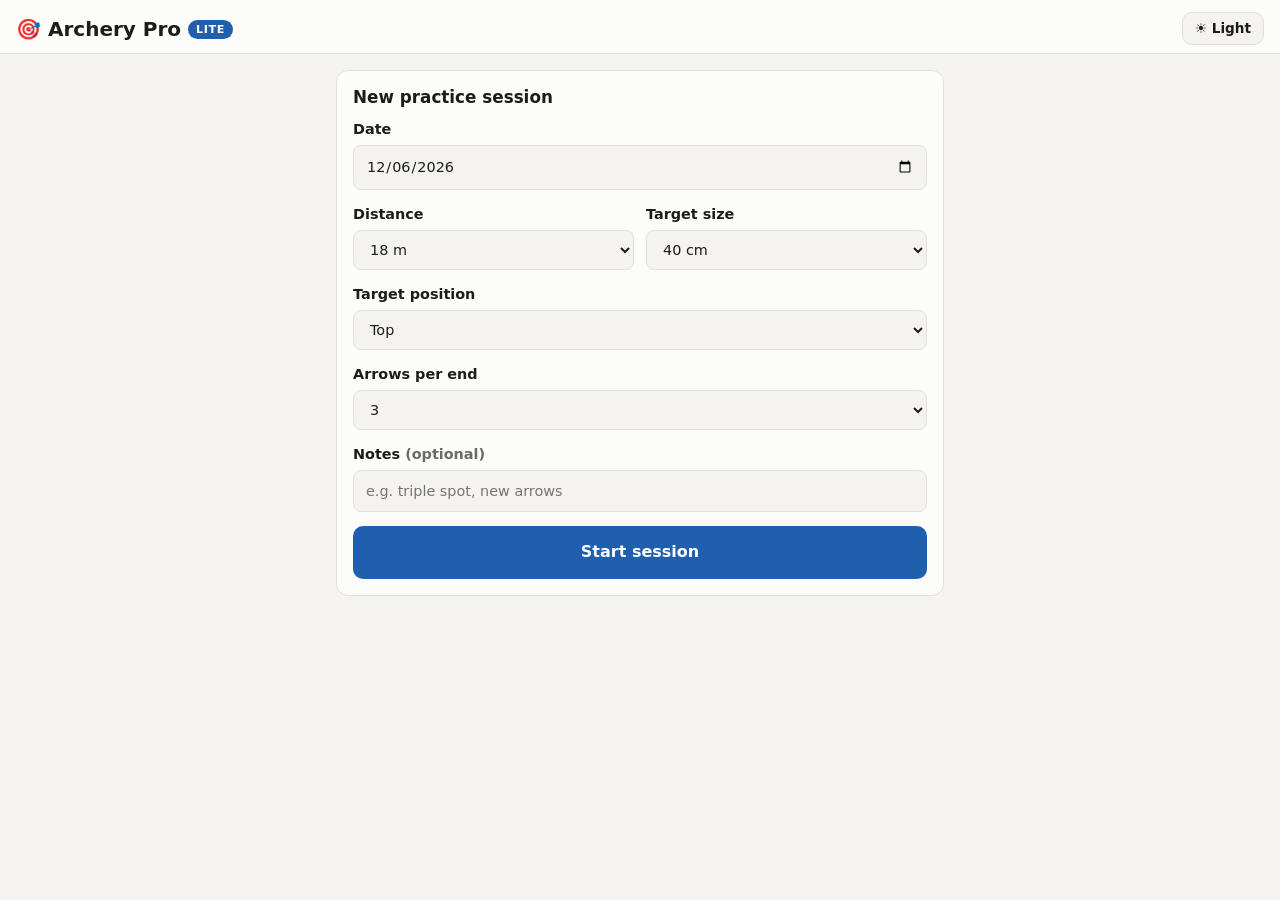
==== lite.html @ 0e3d8ab4 "Add Archery Pro Lite, a separate raw-score page for the archer lite.html lets the archer enter score" ====
<!doctype html>
<html lang="en">
<head>
  <meta charset="utf-8">
  <meta name="viewport" content="width=device-width, initial-scale=1, viewport-fit=cover">
  <meta name="theme-color" content="#1f5fae">
  <link rel="manifest" href="manifest-lite.webmanifest">
  <link rel="apple-touch-icon" href="icons/apple-touch-icon.png">
  <meta name="apple-mobile-web-app-capable" content="yes">
  <meta name="mobile-web-app-capable" content="yes">
  <meta name="apple-mobile-web-app-title" content="Archery Lite">
  <meta name="apple-mobile-web-app-status-bar-style" content="default">
  <title>Archery Pro Lite</title>
  <link rel="icon" href="data:image/svg+xml,%3Csvg xmlns=%22http://www.w3.org/2000/svg%22 viewBox=%220 0 100 100%22%3E%3Ctext y=%22.9em%22 font-size=%2290%22%3E%F0%9F%8E%AF%3C/text%3E%3C/svg%3E">
  <script>
    // Apply the saved theme before the page paints to avoid a flash.
    try {
      const t = localStorage.getItem('archeryPro.theme');
      if (t === 'light' || t === 'dark') document.documentElement.dataset.theme = t;
    } catch {}
  </script>
  <link rel="stylesheet" href="css/styles.css?v=13">
</head>
<body>
  <!-- Archery Pro Lite: archer-only scoring page. Raw scores in, nothing calculated shown. -->
  <header class="app-header">
    <div class="header-row">
      <h1>🎯 Archery Pro <span class="lite-badge">Lite</span></h1>
      <button id="theme-toggle" class="secondary theme-toggle" type="button"></button>
    </div>
  </header>

  <main>
    <form id="start-form" class="card" hidden>
      <h2>New practice session</h2>
      <label>Date
        <input type="date" name="date" required>
      </label>
      <div class="field-row">
        <label>Distance
          <select name="distanceM"></select>
        </label>
        <label>Target size
          <select name="targetCm"></select>
        </label>
      </div>
      <label>Target position
        <select name="position">
          <option value="top">Top</option>
          <option value="bottom">Bottom</option>
        </select>
      </label>
      <label>Arrows per end
        <select name="arrowsPerEnd">
          <option value="3" selected>3</option>
          <option value="6">6</option>
          <option value="0">Varies (tap End done after each end)</option>
        </select>
      </label>
      <label>Notes <span class="muted">(optional)</span>
        <input type="text" name="notes" placeholder="e.g. triple spot, new arrows" maxlength="80">
      </label>
      <button type="submit" class="primary">Start session</button>
    </form>

    <div id="past-card" class="card" hidden>
      <h2>Past sessions</h2>
      <ul id="session-list" class="session-list"></ul>
    </div>

    <div id="active-session" hidden>
      <div class="card session-head">
        <div>
          <h2 id="session-title"></h2>
          <p id="session-notes" class="muted"></p>
        </div>
        <button id="finish-btn" class="secondary">Finish</button>
      </div>

      <div class="card">
        <div class="end-label">
          <span id="end-number"></span>
          <span id="end-count" class="muted"></span>
        </div>
        <div id="position-toggle" class="segmented" role="radiogroup" aria-label="Target position">
          <button type="button" role="radio" data-position="top">Top target</button>
          <button type="button" role="radio" data-position="bottom">Bottom target</button>
        </div>
        <div id="current-end" class="slots"></div>
        <div id="keypad" class="keypad"></div>
        <div class="keypad-actions">
          <button id="undo-btn" class="secondary">↶ Undo</button>
          <button id="end-done-btn" class="secondary">End done ✓</button>
        </div>
        <label class="inline-select">Arrows per end
          <select id="arrows-select">
            <option value="1">1</option>
            <option value="2">2</option>
            <option value="3">3</option>
            <option value="4">4</option>
            <option value="5">5</option>
            <option value="6">6</option>
            <option value="0">Any (End done)</option>
          </select>
        </label>
      </div>

      <div class="card">
        <h3>Ends</h3>
        <table class="ends-table">
          <thead><tr><th>#</th><th>Arrows</th><th></th></tr></thead>
          <tbody id="ends-body"></tbody>
        </table>
        <p id="ends-empty" class="empty">Tap the keypad to score your first end.</p>
      </div>
    </div>
  </main>

  <dialog id="share-dialog" aria-labelledby="share-title">
    <h2 id="share-title">Send scores to your coach</h2>
    <p class="muted">Raw scores only. Your coach can also load the data file into Archery Pro to see averages and graphs.</p>
    <textarea id="share-text" readonly rows="12"></textarea>
    <div class="share-actions">
      <button id="share-native" class="secondary" type="button" hidden>Share…</button>
      <a id="share-email" class="button secondary" href="#">Email</a>
      <button id="share-download" class="secondary" type="button">Download .txt</button>
      <button id="share-json" class="secondary" type="button">Data file (.json)</button>
      <button id="share-copy" class="secondary" type="button">Copy</button>
    </div>
    <button id="share-close" class="primary" type="button">Done</button>
  </dialog>

  <script type="module" src="js/lite.js?v=13"></script>
  <script>
    // Keep a copy of the page on the device so it works offline.
    if ('serviceWorker' in navigator) {
      window.addEventListener('load', () => navigator.serviceWorker.register('sw.js').catch(() => {}));
    }
    // Ask the browser not to clear saved sessions when space runs low.
    if (navigator.storage && navigator.storage.persist) navigator.storage.persist().catch(() => {});
  </script>
</body>
</html>
---- css/styles.css ----
:root {
  --bg: #f4f3ef;
  --surface: #fcfcfb;
  --text: #1c1c1a;
  --text-muted: #6b6a65;
  --border: #e2e0da;
  --accent: #1f5fae;
  --accent-text: #ffffff;
  --series: #2a78d6;
  --grid: #e8e6e1;
  --danger: #c0392b;

  --gold: #f5c518;
  --red: #e0362c;
  --blue: #2f8fdd;
  --black: #222222;
  --white: #ffffff;
  --miss: #9a9890;

  --radius: 12px;
  color-scheme: light;
}

/* Dark theme: follows the system unless the user picked a theme in the app. */
@media (prefers-color-scheme: dark) {
  :root:not([data-theme="light"]) {
    --bg: #121211;
    --surface: #1a1a19;
    --text: #ecebe6;
    --text-muted: #a3a29b;
    --border: #2f2f2c;
    --accent: #3987e5;
    --series: #3987e5;
    --grid: #2b2b28;
    --black: #000000;
    color-scheme: dark;
  }
}

:root[data-theme="dark"] {
  --bg: #121211;
  --surface: #1a1a19;
  --text: #ecebe6;
  --text-muted: #a3a29b;
  --border: #2f2f2c;
  --accent: #3987e5;
  --series: #3987e5;
  --grid: #2b2b28;
  --black: #000000;
  color-scheme: dark;
}

* { box-sizing: border-box; }
[hidden] { display: none !important; }

body {
  margin: 0;
  background: var(--bg);
  color: var(--text);
  font: 16px/1.4 system-ui, -apple-system, "Segoe UI", Roboto, sans-serif;
  -webkit-tap-highlight-color: transparent;
}

h1, h2, h3 { margin: 0 0 12px; line-height: 1.2; }
h1 { font-size: 1.25rem; }
h2 { font-size: 1.05rem; }
h3 { font-size: 0.95rem; }
.muted { color: var(--text-muted); }
.empty { color: var(--text-muted); text-align: center; margin: 16px 0; }

.app-header {
  position: sticky;
  top: 0;
  z-index: 10;
  background: var(--surface);
  border-bottom: 1px solid var(--border);
  padding: 12px 16px 0;
  padding-top: max(12px, env(safe-area-inset-top));
}
.app-header h1 { margin-bottom: 0; }
.header-row { display: flex; justify-content: space-between; align-items: center; gap: 12px; margin-bottom: 8px; }
.theme-toggle { padding: 6px 12px; font-size: 0.85rem; gap: 6px; }

.tabs { display: flex; gap: 4px; }
.tab {
  flex: 1;
  background: none;
  border: 0;
  border-bottom: 3px solid transparent;
  padding: 10px 0;
  font: inherit;
  font-weight: 600;
  color: var(--text-muted);
  cursor: pointer;
}
.tab[aria-selected="true"] { color: var(--accent); border-color: var(--accent); }

main { max-width: 640px; margin: 0 auto; padding: 16px; padding-bottom: 48px; }

.card {
  background: var(--surface);
  border: 1px solid var(--border);
  border-radius: var(--radius);
  padding: 16px;
  margin-bottom: 16px;
}

/* ---------- forms & buttons ---------- */

label { display: block; margin-bottom: 14px; font-weight: 600; font-size: 0.9rem; }
input, select {
  display: block;
  width: 100%;
  margin-top: 6px;
  padding: 10px 12px;
  font: inherit;
  font-weight: 400;
  color: var(--text);
  background: var(--bg);
  border: 1px solid var(--border);
  border-radius: 8px;
}

button, .button {
  font: inherit;
  font-weight: 600;
  border-radius: 10px;
  padding: 10px 16px;
  cursor: pointer;
  border: 1px solid transparent;
  display: inline-flex;
  align-items: center;
  justify-content: center;
}
button:disabled { opacity: 0.4; cursor: default; }
.primary { background: var(--accent); color: var(--accent-text); width: 100%; padding: 14px; }
.secondary { background: var(--bg); color: var(--text); border-color: var(--border); }
.small { padding: 6px 12px; font-size: 0.85rem; }
.icon-btn { background: none; border: 0; color: var(--text-muted); padding: 6px 8px; font-size: 0.9rem; }
.icon-btn:hover { color: var(--danger); }
.row { display: flex; gap: 8px; flex-wrap: wrap; }
.row .button { margin: 0; font-size: 1rem; }

/* ---------- stats ---------- */

.stats {
  display: grid;
  grid-template-columns: repeat(auto-fit, minmax(80px, 1fr));
  gap: 8px;
  margin-bottom: 16px;
}
.stat {
  background: var(--surface);
  border: 1px solid var(--border);
  border-radius: var(--radius);
  padding: 10px 12px;
  display: flex;
  flex-direction: column;
}
.stat-value { font-size: 1.35rem; font-weight: 700; font-variant-numeric: tabular-nums; }
.stat-label { font-size: 0.75rem; color: var(--text-muted); text-transform: uppercase; letter-spacing: 0.03em; }

/* ---------- active session ---------- */

.session-head { display: flex; justify-content: space-between; align-items: center; gap: 12px; }
.session-head h2 { margin-bottom: 2px; }
.session-head p { margin: 0; font-size: 0.9rem; }

.end-label { display: flex; justify-content: space-between; font-weight: 600; margin-bottom: 10px; }

.slots { display: flex; flex-wrap: wrap; gap: 8px; margin-bottom: 16px; }
.slot {
  flex: 1 1 0;
  min-width: 44px;
  height: 52px;
  border-radius: 10px;
  border: 2px dashed var(--border);
  display: flex;
  align-items: center;
  justify-content: center;
  font-size: 1.4rem;
  font-weight: 700;
}
.slot.next { border-color: var(--accent); }
.slot.filled { border-style: solid; }

.keypad { display: grid; grid-template-columns: repeat(4, 1fr); gap: 8px; }
.key {
  height: 60px;
  font-size: 1.4rem;
  font-weight: 700;
  border-radius: 12px;
  border: 2px solid rgba(0, 0, 0, 0.15);
  touch-action: manipulation;
  user-select: none;
}
.key:active { transform: scale(0.95); }
.keypad-actions { display: grid; grid-template-columns: 1fr 1fr; gap: 8px; margin-top: 10px; }
.inline-select { display: flex; align-items: center; justify-content: space-between; gap: 12px; margin: 14px 0 0; color: var(--text-muted); }
.inline-select select { width: auto; margin-top: 0; }

/* Target face colours */
.ring-gold { background: var(--gold); color: #1c1c1a; }
.ring-red { background: var(--red); color: #ffffff; }
.ring-blue { background: var(--blue); color: #ffffff; }
.ring-black { background: var(--black); color: #ffffff; border-color: #555 !important; }
.ring-white { background: var(--white); color: #1c1c1a; border-color: #bbb !important; }
.ring-miss { background: var(--miss); color: #ffffff; }

.ends-table { width: 100%; border-collapse: collapse; font-variant-numeric: tabular-nums; }
.ends-table th { text-align: left; font-size: 0.75rem; color: var(--text-muted); font-weight: 600; padding: 4px 6px; border-bottom: 1px solid var(--border); }
.ends-table td { padding: 8px 6px; border-bottom: 1px solid var(--border); }
.ends-table tr:last-child td { border-bottom: 0; }
.ends-table tr.partial td { color: var(--text-muted); }
.ends-table tr.partial .chip { opacity: 0.6; }
.ends-table .num { text-align: right; font-weight: 600; }
.ends-table th:nth-child(3), .ends-table th:nth-child(4), .ends-table th:nth-child(5) { text-align: right; }
.chips { display: flex; gap: 4px; flex-wrap: wrap; }
.chip {
  min-width: 28px;
  height: 28px;
  border-radius: 50%;
  display: inline-flex;
  align-items: center;
  justify-content: center;
  font-size: 0.8rem;
  font-weight: 700;
  border: 1px solid rgba(0, 0, 0, 0.15);
}

/* ---------- history ---------- */

.chart { position: relative; width: 100%; }
.chart svg { display: block; max-width: 100%; height: auto; overflow: visible; }
.chart .grid { stroke: var(--grid); stroke-width: 1; }
.chart .axis { fill: var(--text-muted); font-size: 11px; }
.chart .series-line { fill: none; stroke: var(--series); stroke-width: 2; stroke-linejoin: round; stroke-linecap: round; }
.chart .series-dot { fill: var(--series); stroke: var(--surface); stroke-width: 2; }
.chart .value-label { fill: var(--text); font-size: 12px; font-weight: 600; }
.chart .reference { stroke: var(--text-muted); stroke-width: 1; stroke-dasharray: 6 4; }
.chart .reference-label { fill: var(--text-muted); font-size: 11px; paint-order: stroke; stroke: var(--surface); stroke-width: 4px; stroke-linejoin: round; }
.chart .crosshair { stroke: var(--text-muted); stroke-width: 1; stroke-dasharray: 3 3; }
.tooltip {
  position: absolute;
  transform: translate(-50%, calc(-100% - 12px));
  background: var(--text);
  color: var(--surface);
  font-size: 0.8rem;
  padding: 6px 10px;
  border-radius: 8px;
  pointer-events: none;
  white-space: nowrap;
}

.session-list { list-style: none; margin: 0; padding: 0; }
.session-item {
  display: grid;
  grid-template-columns: 1fr auto;
  gap: 4px 12px;
  padding: 12px 0;
  border-bottom: 1px solid var(--border);
}
.session-item:last-child { border-bottom: 0; }
.session-main { display: flex; flex-direction: column; min-width: 0; }
.session-main .muted { font-size: 0.85rem; overflow-wrap: anywhere; }
.session-score { display: flex; flex-direction: column; align-items: flex-end; }
.session-score .muted { font-size: 0.8rem; }
.session-actions { grid-column: 1 / -1; display: flex; justify-content: space-between; align-items: center; }
.badge {
  font-size: 0.7rem;
  background: var(--accent);
  color: var(--accent-text);
  padding: 2px 8px;
  border-radius: 999px;
  vertical-align: middle;
}

.data-tools p { font-size: 0.9rem; margin-top: 0; }

/* ---------- setup (distance / target size) ---------- */

.field-row { display: grid; grid-template-columns: 1fr 1fr; gap: 12px; }
.setup-filter { display: flex; flex-wrap: wrap; gap: 8px; margin-bottom: 16px; }
.setup-chip {
  background: var(--surface);
  color: var(--text);
  border: 1px solid var(--border);
  border-radius: 999px;
  padding: 8px 14px;
  font-size: 0.9rem;
  gap: 8px;
}
.setup-chip[aria-checked="true"] { background: var(--accent); border-color: var(--accent); color: var(--accent-text); }
.setup-chip .count { font-weight: 400; opacity: 0.8; font-variant-numeric: tabular-nums; }
#chart-setup { display: block; margin-top: 4px; font-size: 0.85rem; font-weight: 400; }

/* Six live tiles during practice: two even rows of three. */
#live-stats { grid-template-columns: repeat(3, 1fr); }

/* ---------- tally ---------- */

.tally-head { display: flex; justify-content: space-between; align-items: baseline; }
.tally { display: grid; grid-template-columns: 1fr; }
.tally-row:last-child { border-bottom: 0; }
.tally-row {
  display: grid;
  grid-template-columns: 30px 1fr auto;
  align-items: center;
  gap: 8px;
  min-height: 32px;
  padding: 2px 0;
  border-bottom: 1px solid var(--border);
}
.tally-row.zero .chip { opacity: 0.35; }
.tally-row.zero .tally-count { color: var(--text-muted); opacity: 0.6; }
.tally-marks { display: flex; flex-wrap: wrap; gap: 4px 6px; min-width: 0; }
.tally-group { stroke: var(--text); stroke-width: 2.2; stroke-linecap: round; flex: none; }
.tally-count { font-weight: 700; font-variant-numeric: tabular-nums; min-width: 2ch; text-align: right; }

/* ---------- target position (top / bottom) ---------- */

.segmented {
  display: flex;
  background: var(--bg);
  border: 1px solid var(--border);
  border-radius: 10px;
  padding: 3px;
  gap: 3px;
  margin-bottom: 12px;
}
.segmented button {
  flex: 1;
  background: none;
  color: var(--text-muted);
  border: 0;
  border-radius: 8px;
  padding: 8px 10px;
  font-size: 0.9rem;
}
.segmented button[aria-checked="true"] { background: var(--accent); color: var(--accent-text); }
#position-filter { margin-bottom: 16px; }
.pos-badge {
  display: inline-block;
  margin-left: 4px;
  font-size: 0.65rem;
  font-weight: 700;
  line-height: 1;
  padding: 3px 4px;
  border-radius: 4px;
  vertical-align: middle;
  border: 1px solid var(--border);
  color: var(--text-muted);
}

/* ---------- session tools / Lite page ---------- */

.session-head { flex-wrap: wrap; }
.session-tools { flex-basis: 100%; display: flex; gap: 8px; }
.lite-link { font-size: 0.85rem; margin: 14px 0 0; text-align: center; }
.lite-link a { color: var(--accent); }
.lite-badge {
  font-size: 0.7rem;
  font-weight: 700;
  text-transform: uppercase;
  letter-spacing: 0.05em;
  background: var(--accent);
  color: var(--accent-text);
  padding: 3px 8px;
  border-radius: 999px;
  vertical-align: middle;
}
.lite-saved { text-align: center; }
.lite-saved p { margin: 0 0 12px; }

/* ---------- share dialog ---------- */

#share-dialog {
  width: min(560px, calc(100vw - 32px));
  border: 1px solid var(--border);
  border-radius: var(--radius);
  background: var(--surface);
  color: var(--text);
  padding: 20px;
}
#share-dialog::backdrop { background: rgba(0, 0, 0, 0.45); }
#share-dialog p { margin: 0 0 12px; font-size: 0.9rem; }
#share-text {
  width: 100%;
  font: 0.85rem/1.45 ui-monospace, SFMono-Regular, Menlo, Consolas, monospace;
  color: var(--text);
  background: var(--bg);
  border: 1px solid var(--border);
  border-radius: 8px;
  padding: 10px;
  resize: vertical;
}
.share-actions { display: grid; grid-template-columns: 1fr 1fr; gap: 8px; margin: 12px 0; }
.share-actions .button { text-decoration: none; }
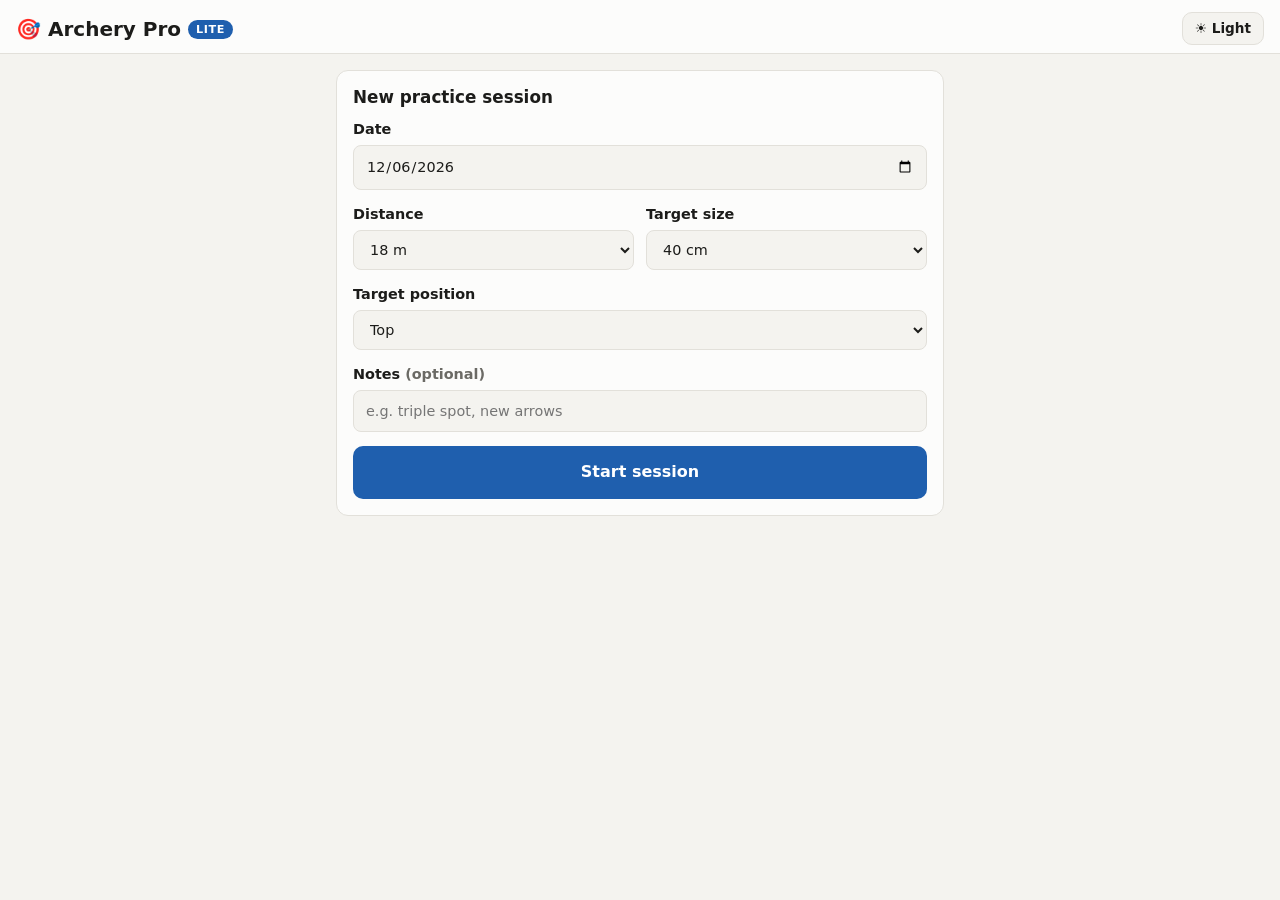
==== commit afe8a472: "Make every end variable and remove the arrows-per-end dropdowns Ends now always stay open until End " ====
--- a/lite.html
+++ b/lite.html
@@ -19,7 +19,7 @@
       if (t === 'light' || t === 'dark') document.documentElement.dataset.theme = t;
     } catch {}
   </script>
-  <link rel="stylesheet" href="css/styles.css?v=13">
+  <link rel="stylesheet" href="css/styles.css?v=14">
 </head>
 <body>
   <!-- Archery Pro Lite: archer-only scoring page. Raw scores in, nothing calculated shown. -->
@@ -48,13 +48,6 @@
         <select name="position">
           <option value="top">Top</option>
           <option value="bottom">Bottom</option>
-        </select>
-      </label>
-      <label>Arrows per end
-        <select name="arrowsPerEnd">
-          <option value="3" selected>3</option>
-          <option value="6">6</option>
-          <option value="0">Varies (tap End done after each end)</option>
         </select>
       </label>
       <label>Notes <span class="muted">(optional)</span>
@@ -90,19 +83,8 @@
         <div id="keypad" class="keypad"></div>
         <div class="keypad-actions">
           <button id="undo-btn" class="secondary">↶ Undo</button>
-          <button id="end-done-btn" class="secondary">End done ✓</button>
+          <button id="end-done-btn" class="primary">End done ✓</button>
         </div>
-        <label class="inline-select">Arrows per end
-          <select id="arrows-select">
-            <option value="1">1</option>
-            <option value="2">2</option>
-            <option value="3">3</option>
-            <option value="4">4</option>
-            <option value="5">5</option>
-            <option value="6">6</option>
-            <option value="0">Any (End done)</option>
-          </select>
-        </label>
       </div>
 
       <div class="card">
@@ -130,7 +112,7 @@
     <button id="share-close" class="primary" type="button">Done</button>
   </dialog>
 
-  <script type="module" src="js/lite.js?v=13"></script>
+  <script type="module" src="js/lite.js?v=14"></script>
   <script>
     // Keep a copy of the page on the device so it works offline.
     if ('serviceWorker' in navigator) {
